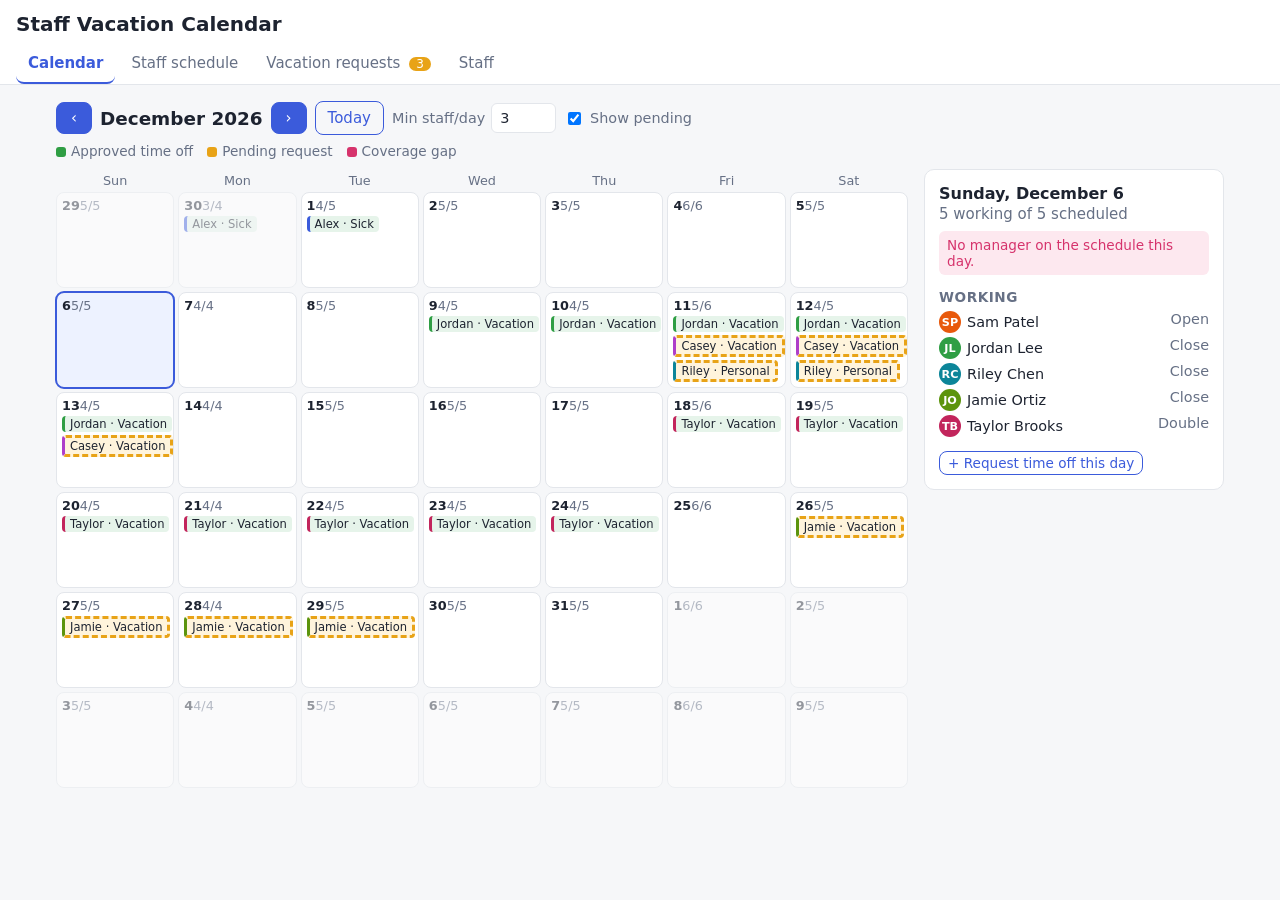
==== index.html @ 8c18509d "Add staff vacation calendar prototype with schedule integration Browser-only prototype: weekly shift" ====
<!doctype html>
<html lang="en">
<head>
  <meta charset="utf-8" />
  <meta name="viewport" content="width=device-width, initial-scale=1" />
  <title>Staff Vacation Calendar</title>
  <link rel="stylesheet" href="styles.css" />
</head>
<body>
  <header class="topbar">
    <h1>Staff Vacation Calendar</h1>
    <nav class="tabs" role="tablist">
      <button class="tab active" data-view="calendar">Calendar</button>
      <button class="tab" data-view="schedule">Staff schedule</button>
      <button class="tab" data-view="requests">Vacation requests <span id="pendingBadge" class="badge" hidden></span></button>
      <button class="tab" data-view="staff">Staff</button>
    </nav>
  </header>

  <main>
    <!-- Calendar -->
    <section id="view-calendar" class="view active">
      <div class="toolbar">
        <button id="prevMonth" aria-label="Previous month">‹</button>
        <h2 id="monthLabel"></h2>
        <button id="nextMonth" aria-label="Next month">›</button>
        <button id="todayBtn" class="ghost">Today</button>
        <label class="inline">Min staff/day
          <input id="minStaff" type="number" min="0" max="20" />
        </label>
        <label class="inline"><input id="showPending" type="checkbox" checked /> Show pending</label>
      </div>
      <div class="legend">
        <span><i class="dot approved"></i>Approved time off</span>
        <span><i class="dot pending"></i>Pending request</span>
        <span><i class="dot warn"></i>Coverage gap</span>
      </div>
      <div class="cal-layout">
        <div>
          <div class="cal-head" id="calHead"></div>
          <div class="cal-grid" id="calGrid"></div>
        </div>
        <aside class="day-panel" id="dayPanel">
          <p class="muted">Select a day to see who's working and who's off.</p>
        </aside>
      </div>
    </section>

    <!-- Weekly schedule -->
    <section id="view-schedule" class="view">
      <p class="muted">Recurring weekly shifts. Click a cell to cycle through shifts. The calendar uses this schedule and removes anyone on approved time off.</p>
      <div class="shift-key" id="shiftKey"></div>
      <div class="table-wrap"><table class="sched" id="schedTable"></table></div>
    </section>

    <!-- Requests -->
    <section id="view-requests" class="view">
      <form id="reqForm" class="card form-grid">
        <h3>New time-off request</h3>
        <label>Staff member <select id="reqStaff" required></select></label>
        <label>Type
          <select id="reqType">
            <option>Vacation</option><option>Personal</option><option>Sick</option>
          </select>
        </label>
        <label>Start <input id="reqStart" type="date" required /></label>
        <label>End <input id="reqEnd" type="date" required /></label>
        <label class="wide">Note <input id="reqNote" type="text" placeholder="Optional" /></label>
        <div id="reqImpact" class="wide impact" hidden></div>
        <div class="wide"><button type="submit">Submit request</button></div>
      </form>
      <div class="filter-row">
        <label class="inline">Filter
          <select id="reqFilter">
            <option value="all">All</option><option value="pending">Pending</option>
            <option value="approved">Approved</option><option value="denied">Denied</option>
          </select>
        </label>
      </div>
      <div id="reqList" class="req-list"></div>
    </section>

    <!-- Staff -->
    <section id="view-staff" class="view">
      <form id="staffForm" class="card form-grid">
        <h3>Add staff member</h3>
        <label>Name <input id="staffName" required /></label>
        <label>Role
          <select id="staffRole">
            <option>Host</option><option>Bartender</option><option>Server</option><option>Kitchen</option><option>Manager</option>
          </select>
        </label>
        <label>Annual vacation days <input id="staffAllow" type="number" min="0" value="10" /></label>
        <div class="wide"><button type="submit">Add</button></div>
      </form>
      <div id="staffList" class="staff-list"></div>
      <div class="card data-tools">
        <h3>Data</h3>
        <p class="muted">Everything is saved in this browser only (localStorage).</p>
        <button id="exportBtn" class="ghost">Export JSON</button>
        <label class="ghost file-btn">Import JSON <input id="importFile" type="file" accept="application/json" hidden /></label>
        <button id="resetBtn" class="danger">Reset to demo data</button>
      </div>
    </section>
  </main>

  <script src="app.js"></script>
</body>
</html>
---- styles.css ----
:root {
  --bg: #f6f7f9;
  --surface: #ffffff;
  --text: #1d2330;
  --muted: #667085;
  --border: #e3e6eb;
  --accent: #3b5bdb;
  --approved: #2f9e44;
  --approved-bg: #e6f4ea;
  --pending: #e8a317;
  --pending-bg: #fff4dc;
  --warn: #d6336c;
  --warn-bg: #fde8ef;
  --today: #edf2ff;
}
@media (prefers-color-scheme: dark) {
  :root {
    --bg: #12151b;
    --surface: #1b1f27;
    --text: #e7e9ee;
    --muted: #98a2b3;
    --border: #2c323d;
    --accent: #748ffc;
    --approved-bg: #16301f;
    --pending-bg: #352a10;
    --warn-bg: #3a1624;
    --today: #1f2740;
  }
}

* { box-sizing: border-box; }
body {
  margin: 0;
  font-family: system-ui, -apple-system, "Segoe UI", Roboto, sans-serif;
  background: var(--bg);
  color: var(--text);
  font-size: 15px;
}
h1 { font-size: 1.25rem; margin: 0; }
h2 { font-size: 1.15rem; margin: 0; min-width: 11ch; text-align: center; }
h3 { margin: 0 0 .5rem; font-size: 1rem; }
.muted { color: var(--muted); }

.topbar {
  background: var(--surface);
  border-bottom: 1px solid var(--border);
  padding: 12px 16px 0;
  position: sticky; top: 0; z-index: 5;
}
.tabs { display: flex; gap: 4px; overflow-x: auto; margin-top: 8px; }
.tab {
  background: none; border: none; color: var(--muted);
  padding: 10px 12px; border-bottom: 2px solid transparent;
  cursor: pointer; font: inherit; white-space: nowrap;
}
.tab.active { color: var(--accent); border-bottom-color: var(--accent); font-weight: 600; }
.badge {
  background: var(--pending); color: #fff; border-radius: 999px;
  padding: 0 7px; font-size: .75rem; margin-left: 4px;
}

main { padding: 16px; max-width: 1200px; margin: 0 auto; }
.view { display: none; }
.view.active { display: block; }

button, .file-btn {
  font: inherit; cursor: pointer; border-radius: 8px;
  border: 1px solid var(--accent); background: var(--accent); color: #fff;
  padding: 7px 12px;
}
button.ghost, .file-btn { background: transparent; color: var(--accent); }
button.danger { background: transparent; border-color: var(--warn); color: var(--warn); }
button.small { padding: 3px 8px; font-size: .85rem; }
input, select {
  font: inherit; padding: 6px 8px; border-radius: 6px;
  border: 1px solid var(--border); background: var(--surface); color: var(--text);
}

.toolbar { display: flex; align-items: center; gap: 8px; flex-wrap: wrap; margin-bottom: 8px; }
.toolbar #prevMonth, .toolbar #nextMonth { width: 36px; padding: 6px 0; }
label.inline { display: inline-flex; align-items: center; gap: 6px; color: var(--muted); font-size: .9rem; }
label.inline input[type=number] { width: 4.5em; }
.legend { display: flex; gap: 14px; flex-wrap: wrap; font-size: .85rem; color: var(--muted); margin-bottom: 10px; }
.dot { display: inline-block; width: 10px; height: 10px; border-radius: 3px; margin-right: 5px; vertical-align: -1px; }
.dot.approved { background: var(--approved); }
.dot.pending { background: var(--pending); }
.dot.warn { background: var(--warn); }

.cal-layout { display: grid; grid-template-columns: 1fr 300px; gap: 16px; align-items: start; }
.cal-head, .cal-grid { display: grid; grid-template-columns: repeat(7, minmax(0, 1fr)); gap: 4px; }
.cal-head div { font-size: .8rem; color: var(--muted); text-align: center; padding: 4px 0; }
.day {
  background: var(--surface); border: 1px solid var(--border); border-radius: 8px;
  min-height: 96px; padding: 5px; cursor: pointer; display: flex; flex-direction: column; gap: 3px;
  overflow: hidden; text-align: left; color: inherit; font: inherit;
}
.day.other { opacity: .45; }
.day.today { background: var(--today); }
.day.selected { outline: 2px solid var(--accent); outline-offset: -1px; }
.day.gap { border-color: var(--warn); box-shadow: inset 0 0 0 1px var(--warn); }
.day .num { display: flex; justify-content: space-between; font-size: .8rem; font-weight: 600; }
.day .count { font-weight: 400; color: var(--muted); }
.day.gap .count { color: var(--warn); font-weight: 600; }
.chip {
  font-size: .72rem; border-radius: 4px; padding: 1px 5px;
  white-space: nowrap; overflow: hidden; text-overflow: ellipsis;
  border-left: 3px solid;
}
.chip.approved { background: var(--approved-bg); border-color: var(--approved); }
.chip.pending { background: var(--pending-bg); border-color: var(--pending); border-style: dashed; border-left-style: solid; }
.more { font-size: .7rem; color: var(--muted); }

.day-panel {
  background: var(--surface); border: 1px solid var(--border); border-radius: 10px;
  padding: 14px; position: sticky; top: 110px;
}
.day-panel h3 { margin-bottom: 2px; }
.day-panel h4 { margin: 14px 0 6px; font-size: .85rem; text-transform: uppercase; letter-spacing: .04em; color: var(--muted); }
.day-panel ul { list-style: none; padding: 0; margin: 0; display: grid; gap: 4px; }
.day-panel li { display: flex; justify-content: space-between; gap: 8px; font-size: .9rem; }
.alert { background: var(--warn-bg); color: var(--warn); border-radius: 6px; padding: 6px 8px; font-size: .85rem; margin-top: 8px; }
.avatar {
  display: inline-grid; place-items: center; width: 22px; height: 22px; border-radius: 50%;
  color: #fff; font-size: .7rem; font-weight: 600; margin-right: 6px; flex: none;
}
.who { display: flex; align-items: center; }

.shift-key { display: flex; gap: 10px; flex-wrap: wrap; margin-bottom: 10px; font-size: .85rem; }
.shift-key span { padding: 3px 8px; border-radius: 6px; border: 1px solid var(--border); background: var(--surface); }
.table-wrap { overflow-x: auto; background: var(--surface); border: 1px solid var(--border); border-radius: 10px; }
table.sched { border-collapse: collapse; width: 100%; min-width: 640px; }
.sched th, .sched td { padding: 8px; border-bottom: 1px solid var(--border); text-align: center; font-size: .9rem; }
.sched th:first-child, .sched td:first-child { text-align: left; }
.sched tfoot td { font-weight: 600; color: var(--muted); }
.cell {
  width: 100%; padding: 6px 4px; border-radius: 6px; font-size: .8rem;
  background: transparent; border: 1px dashed var(--border); color: var(--muted);
}
.cell.on { border-style: solid; color: var(--text); background: var(--today); border-color: var(--accent); }

.card { background: var(--surface); border: 1px solid var(--border); border-radius: 10px; padding: 14px; margin-bottom: 14px; }
.form-grid { display: grid; grid-template-columns: repeat(auto-fit, minmax(180px, 1fr)); gap: 10px; align-items: end; }
.form-grid h3, .form-grid .wide { grid-column: 1 / -1; }
.form-grid label { display: grid; gap: 4px; font-size: .85rem; color: var(--muted); }
.impact { background: var(--pending-bg); border-radius: 6px; padding: 8px 10px; font-size: .85rem; }
.impact.bad { background: var(--warn-bg); color: var(--warn); }

.filter-row { margin-bottom: 8px; }
.req-list, .staff-list { display: grid; gap: 8px; }
.req {
  background: var(--surface); border: 1px solid var(--border); border-left: 4px solid var(--pending);
  border-radius: 8px; padding: 10px 12px; display: flex; justify-content: space-between; gap: 10px; flex-wrap: wrap;
}
.req.approved { border-left-color: var(--approved); }
.req.denied { border-left-color: var(--muted); opacity: .7; }
.req .meta { font-size: .85rem; color: var(--muted); }
.req .actions { display: flex; gap: 6px; align-items: center; }
.status { font-size: .75rem; text-transform: uppercase; font-weight: 600; letter-spacing: .04em; }
.status.pending { color: var(--pending); }
.status.approved { color: var(--approved); }
.status.denied { color: var(--muted); }
.conflict { color: var(--warn); font-size: .85rem; }

.staff-row {
  background: var(--surface); border: 1px solid var(--border); border-radius: 8px;
  padding: 10px 12px; display: flex; align-items: center; justify-content: space-between; gap: 10px; flex-wrap: wrap;
}
.bar { height: 6px; background: var(--border); border-radius: 3px; width: 140px; overflow: hidden; }
.bar > i { display: block; height: 100%; background: var(--approved); }
.bar.over > i { background: var(--warn); }
.data-tools { margin-top: 16px; display: flex; gap: 8px; flex-wrap: wrap; align-items: center; }
.data-tools h3, .data-tools p { width: 100%; margin: 0; }

@media (max-width: 860px) {
  .cal-layout { grid-template-columns: 1fr; }
  .day-panel { position: static; }
  .day { min-height: 64px; }
  .chip { font-size: .65rem; padding: 0 3px; }
}
@media (max-width: 520px) {
  .chip .full { display: none; }
  .day { min-height: 56px; padding: 3px; }
}
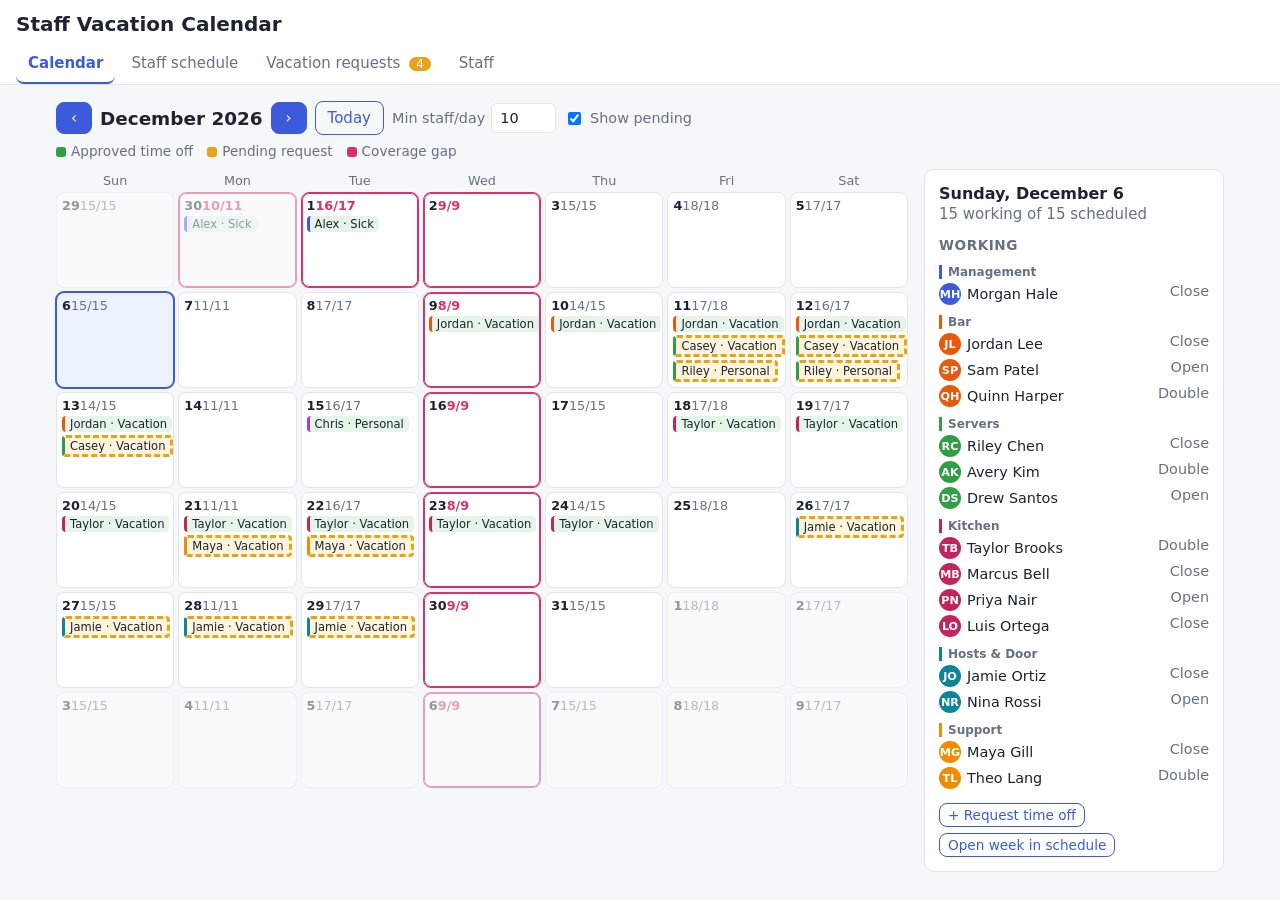
==== commit 7bb0819f: "Make staff schedule an Excel-style grid with 7 staff groups - Staff organised into 7 collapsible, re" ====
--- a/index.html
+++ b/index.html
@@ -48,9 +48,32 @@
 
     <!-- Weekly schedule -->
     <section id="view-schedule" class="view">
-      <p class="muted">Recurring weekly shifts. Click a cell to cycle through shifts. The calendar uses this schedule and removes anyone on approved time off.</p>
-      <div class="shift-key" id="shiftKey"></div>
-      <div class="table-wrap"><table class="sched" id="schedTable"></table></div>
+      <div class="toolbar sheet-toolbar">
+        <div class="seg" role="group" aria-label="Schedule mode">
+          <button data-mode="week">Week</button>
+          <button data-mode="template">Repeating pattern</button>
+        </div>
+        <span id="weekNav" class="week-nav">
+          <button id="prevWeek" aria-label="Previous week">‹</button>
+          <button id="thisWeek" class="ghost">This week</button>
+          <button id="nextWeek" aria-label="Next week">›</button>
+        </span>
+        <strong id="weekLabel"></strong>
+      </div>
+      <div class="toolbar sheet-toolbar">
+        <input id="sheetSearch" type="search" placeholder="Filter staff…" />
+        <button class="ghost" id="toggleAll">Collapse all</button>
+        <button class="ghost" id="resetWeek">Reset week to pattern</button>
+        <button class="ghost" id="exportCsv">Export to Excel (CSV)</button>
+      </div>
+      <div class="formula-bar">
+        <span id="nameBox" class="name-box"></span>
+        <span class="fx-label">fx</span>
+        <span id="fx" class="fx"></span>
+        <span class="shift-btns" id="shiftBtns"></span>
+      </div>
+      <div class="sheet-wrap" id="sheet" tabindex="0"><table class="sheet" id="schedTable"></table></div>
+      <p class="muted hint">Click or drag to select cells · type <b>O</b> Open, <b>C</b> Close, <b>D</b> Double, <b>X</b>/Delete Off · Enter or double-click cycles · Ctrl+C / Ctrl+V copy and paste (works with Excel). In <b>Week</b> view, edits apply to that week only (corner marker) and approved time off is shown. In <b>Repeating pattern</b>, edits apply to every week. Use ✎ on a group row to rename it, and "min" to set how many people that group needs each day.</p>
     </section>
 
     <!-- Requests -->
@@ -85,11 +108,8 @@
       <form id="staffForm" class="card form-grid">
         <h3>Add staff member</h3>
         <label>Name <input id="staffName" required /></label>
-        <label>Role
-          <select id="staffRole">
-            <option>Host</option><option>Bartender</option><option>Server</option><option>Kitchen</option><option>Manager</option>
-          </select>
-        </label>
+        <label>Job title <input id="staffRole" placeholder="e.g. Bartender" /></label>
+        <label>Group <select id="staffGroup"></select></label>
         <label>Annual vacation days <input id="staffAllow" type="number" min="0" value="10" /></label>
         <div class="wide"><button type="submit">Add</button></div>
       </form>
--- a/styles.css
+++ b/styles.css
@@ -12,6 +12,12 @@
   --warn: #d6336c;
   --warn-bg: #fde8ef;
   --today: #edf2ff;
+  --grid: #d9dde3;
+  --head: #f1f3f5;
+  --sel: rgba(59, 91, 219, .16);
+  --open-bg: #fff3bf;
+  --close-bg: #d0ebff;
+  --double-bg: #e5dbff;
 }
 @media (prefers-color-scheme: dark) {
   :root {
@@ -25,6 +31,12 @@
     --pending-bg: #352a10;
     --warn-bg: #3a1624;
     --today: #1f2740;
+    --grid: #313744;
+    --head: #222731;
+    --sel: rgba(116, 143, 252, .22);
+    --open-bg: #3b3415;
+    --close-bg: #14304a;
+    --double-bg: #2b2346;
   }
 }
 
@@ -116,6 +128,8 @@
 }
 .day-panel h3 { margin-bottom: 2px; }
 .day-panel h4 { margin: 14px 0 6px; font-size: .85rem; text-transform: uppercase; letter-spacing: .04em; color: var(--muted); }
+.day-panel li.ghead { font-size: .75rem; font-weight: 600; color: var(--muted); border-left: 3px solid var(--g); padding-left: 6px; margin-top: 6px; }
+.panel-actions { margin-top: 14px; display: flex; gap: 6px; flex-wrap: wrap; }
 .day-panel ul { list-style: none; padding: 0; margin: 0; display: grid; gap: 4px; }
 .day-panel li { display: flex; justify-content: space-between; gap: 8px; font-size: .9rem; }
 .alert { background: var(--warn-bg); color: var(--warn); border-radius: 6px; padding: 6px 8px; font-size: .85rem; margin-top: 8px; }
@@ -124,19 +138,6 @@
   color: #fff; font-size: .7rem; font-weight: 600; margin-right: 6px; flex: none;
 }
 .who { display: flex; align-items: center; }
-
-.shift-key { display: flex; gap: 10px; flex-wrap: wrap; margin-bottom: 10px; font-size: .85rem; }
-.shift-key span { padding: 3px 8px; border-radius: 6px; border: 1px solid var(--border); background: var(--surface); }
-.table-wrap { overflow-x: auto; background: var(--surface); border: 1px solid var(--border); border-radius: 10px; }
-table.sched { border-collapse: collapse; width: 100%; min-width: 640px; }
-.sched th, .sched td { padding: 8px; border-bottom: 1px solid var(--border); text-align: center; font-size: .9rem; }
-.sched th:first-child, .sched td:first-child { text-align: left; }
-.sched tfoot td { font-weight: 600; color: var(--muted); }
-.cell {
-  width: 100%; padding: 6px 4px; border-radius: 6px; font-size: .8rem;
-  background: transparent; border: 1px dashed var(--border); color: var(--muted);
-}
-.cell.on { border-style: solid; color: var(--text); background: var(--today); border-color: var(--accent); }
 
 .card { background: var(--surface); border: 1px solid var(--border); border-radius: 10px; padding: 14px; margin-bottom: 14px; }
 .form-grid { display: grid; grid-template-columns: repeat(auto-fit, minmax(180px, 1fr)); gap: 10px; align-items: end; }
@@ -181,3 +182,102 @@
   .chip .full { display: none; }
   .day { min-height: 56px; padding: 3px; }
 }
+
+/* ---------- spreadsheet ---------- */
+.sheet-toolbar { margin-bottom: 8px; }
+.sheet-toolbar input[type=search] { flex: 1 1 160px; max-width: 260px; }
+.seg { display: inline-flex; border: 1px solid var(--accent); border-radius: 8px; overflow: hidden; }
+.seg button { border: none; border-radius: 0; background: transparent; color: var(--accent); }
+.seg button.on { background: var(--accent); color: #fff; }
+.week-nav { display: inline-flex; gap: 4px; }
+.week-nav[hidden] { display: none; }
+.week-nav #prevWeek, .week-nav #nextWeek { width: 34px; padding: 6px 0; }
+
+.formula-bar {
+  display: flex; align-items: center; gap: 8px; flex-wrap: wrap;
+  background: var(--surface); border: 1px solid var(--grid); border-bottom: none;
+  border-radius: 8px 8px 0 0; padding: 6px 8px; font-size: .85rem;
+}
+.name-box { min-width: 70px; padding: 3px 6px; border: 1px solid var(--grid); border-radius: 4px; font-family: ui-monospace, monospace; }
+.fx-label { font-style: italic; color: var(--muted); font-weight: 600; }
+.fx { flex: 1 1 200px; min-height: 1.2em; }
+.shift-btns { display: inline-flex; gap: 4px; }
+.shift-btns .sb { color: var(--text); border-color: var(--grid); }
+.sb.s-off { background: var(--surface); }
+.sb.s-open, td.c.s-open { background: var(--open-bg); }
+.sb.s-close, td.c.s-close { background: var(--close-bg); }
+.sb.s-double, td.c.s-double { background: var(--double-bg); }
+
+.sheet-wrap {
+  overflow: auto; max-height: calc(100vh - 290px); min-height: 300px;
+  border: 1px solid var(--grid); border-radius: 0 0 8px 8px; background: var(--surface); outline: none;
+}
+.sheet-wrap:focus-visible { box-shadow: 0 0 0 2px var(--accent); }
+table.sheet { border-collapse: separate; border-spacing: 0; font-size: .82rem; min-width: max-content; user-select: none; -webkit-user-select: none; }
+.sheet th, .sheet td {
+  border-right: 1px solid var(--grid); border-bottom: 1px solid var(--grid);
+  padding: 0 6px; height: 30px; white-space: nowrap; text-align: center; font-weight: 400;
+}
+.sheet thead th { position: sticky; background: var(--head); z-index: 2; color: var(--muted); }
+.sheet thead tr.letters th { top: 0; height: 20px; font-size: .7rem; }
+.sheet thead tr.cols th { top: 21px; height: 36px; color: var(--text); font-weight: 600; line-height: 1.1; }
+.sheet thead small { display: block; font-weight: 400; color: var(--muted); font-size: .7rem; }
+.sheet thead th.is-today { color: var(--accent); box-shadow: inset 0 -2px var(--accent); }
+.sheet .rn {
+  position: sticky; left: 0; width: 38px; min-width: 38px; z-index: 1;
+  background: var(--head); color: var(--muted); font-size: .7rem;
+}
+.sheet .name {
+  position: sticky; left: 38px; z-index: 1; width: 190px; min-width: 190px; max-width: 190px;
+  background: var(--surface); text-align: left; overflow: hidden; text-overflow: ellipsis;
+  box-shadow: 2px 0 0 var(--grid);
+}
+.sheet thead .rn, .sheet thead .name { z-index: 3; background: var(--head); }
+.sheet .nm { display: flex; flex-direction: column; line-height: 1.1; overflow: hidden; }
+.sheet .nm small { color: var(--muted); font-size: .7rem; overflow: hidden; text-overflow: ellipsis; }
+.sheet .avatar { width: 20px; height: 20px; font-size: .62rem; }
+
+td.c { width: 92px; min-width: 92px; cursor: cell; position: relative; }
+td.c.s-off { color: var(--muted); }
+td.c.is-today { box-shadow: inset 2px 0 var(--accent), inset -2px 0 var(--accent); }
+td.c.sel::after { content: ""; position: absolute; inset: 0; background: var(--sel); pointer-events: none; }
+td.c.active { outline: 2px solid var(--accent); outline-offset: -2px; z-index: 0; }
+td.c.ovr::before {
+  content: ""; position: absolute; top: 0; right: 0;
+  border-style: solid; border-width: 0 7px 7px 0; border-color: transparent var(--accent) transparent transparent;
+}
+td.c.vac {
+  background: repeating-linear-gradient(-45deg, var(--approved-bg) 0 6px, transparent 6px 12px), var(--approved-bg);
+  color: var(--approved); font-weight: 600; font-size: .75rem;
+}
+td.c.pend { box-shadow: inset 0 0 0 2px var(--pending); }
+.sheet td.num { color: var(--muted); width: 56px; min-width: 56px; }
+
+.sheet tr.grp th, .sheet tr.grp td {
+  background: color-mix(in srgb, var(--g) 14%, var(--surface)); font-weight: 600; height: 28px;
+}
+.sheet tr.grp .rn { background: color-mix(in srgb, var(--g) 14%, var(--head)); }
+.sheet tr.grp .name { border-left: 4px solid var(--g); }
+.sheet tr.grp .name small { color: var(--muted); font-weight: 400; }
+.sheet tr.grp td { color: var(--muted); }
+.sheet td.short { color: var(--warn) !important; background: var(--warn-bg) !important; font-weight: 700; }
+.twisty, .icon, .link { background: none; border: none; color: inherit; padding: 0 4px; font-size: .8rem; }
+.icon { opacity: .55; }
+.icon:hover { opacity: 1; }
+.link { color: var(--accent); font-size: .75rem; text-decoration: underline; }
+.sheet tfoot th, .sheet tfoot td { position: sticky; bottom: 0; background: var(--head); font-weight: 600; z-index: 2; }
+.sheet tfoot .rn, .sheet tfoot .name { z-index: 3; background: var(--head); }
+.hint { font-size: .8rem; line-height: 1.5; }
+
+.staff-group { margin: 14px 0 4px; padding-left: 8px; border-left: 4px solid var(--g); font-size: .9rem; }
+.staff-row .actions { display: flex; gap: 6px; align-items: center; }
+
+@media (max-width: 600px) {
+  .sheet .name { width: 130px; min-width: 130px; max-width: 130px; }
+  .sheet .nm small, .sheet .name .avatar, .sheet tr.grp .name small { display: none; }
+  .sheet tr.grp .name { font-size: .75rem; }
+  td.c { width: 72px; min-width: 72px; font-size: .75rem; }
+  .sheet-wrap { max-height: 70vh; }
+}
+.sheet .gname { display: inline-block; max-width: 105px; overflow: hidden; text-overflow: ellipsis; vertical-align: bottom; }
+@media (max-width: 600px) { .sheet .gname { max-width: 62px; } }
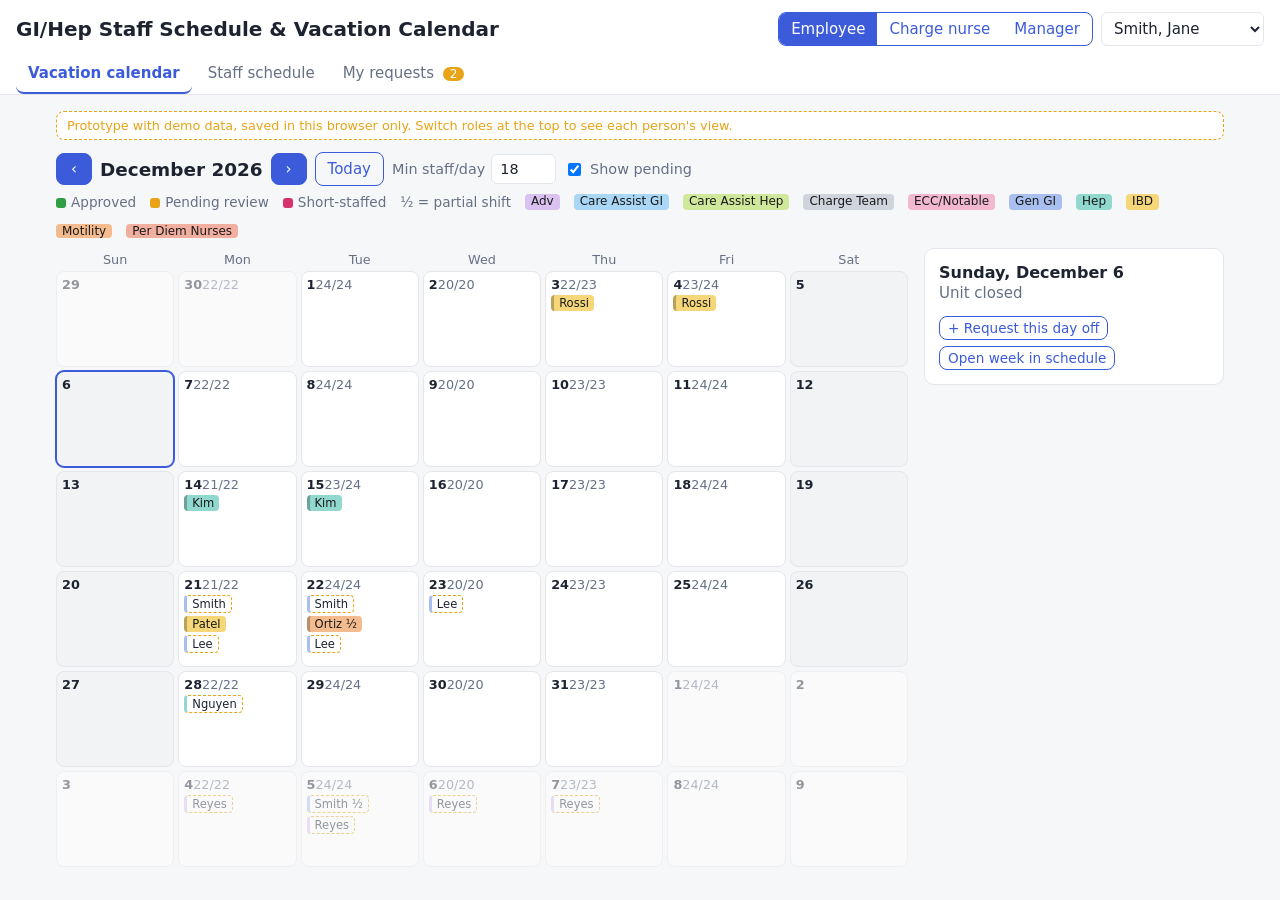
==== commit cc470adc: "Merge GI/Hep vacation request workflow into schedule prototype Pulls in the GI/Hep Vacation Requests" ====
--- a/index.html
+++ b/index.html
@@ -3,21 +3,33 @@
 <head>
   <meta charset="utf-8" />
   <meta name="viewport" content="width=device-width, initial-scale=1" />
-  <title>Staff Vacation Calendar</title>
+  <title>GI/Hep Staff Schedule</title>
   <link rel="stylesheet" href="styles.css" />
 </head>
 <body>
   <header class="topbar">
-    <h1>Staff Vacation Calendar</h1>
+    <div class="title-row">
+      <h1>GI/Hep Staff Schedule &amp; Vacation Calendar</h1>
+      <div class="role">
+        <div class="seg" id="roleSeg" role="group" aria-label="View as role">
+          <button data-role="employee">Employee</button>
+          <button data-role="charge">Charge nurse</button>
+          <button data-role="manager">Manager</button>
+        </div>
+        <select id="meSelect" aria-label="Viewing as employee"></select>
+      </div>
+    </div>
     <nav class="tabs" role="tablist">
-      <button class="tab active" data-view="calendar">Calendar</button>
+      <button class="tab active" data-view="calendar">Vacation calendar</button>
       <button class="tab" data-view="schedule">Staff schedule</button>
-      <button class="tab" data-view="requests">Vacation requests <span id="pendingBadge" class="badge" hidden></span></button>
-      <button class="tab" data-view="staff">Staff</button>
+      <button class="tab" data-view="requests"><span id="reqTabLabel">Requests</span> <span id="pendingBadge" class="badge" hidden></span></button>
+      <button class="tab" data-view="staff" id="staffTab">Staff</button>
     </nav>
   </header>
 
   <main>
+    <div class="banner">Prototype with demo data, saved in this browser only. Switch roles at the top to see each person's view.</div>
+
     <!-- Calendar -->
     <section id="view-calendar" class="view active">
       <div class="toolbar">
@@ -26,27 +38,21 @@
         <button id="nextMonth" aria-label="Next month">›</button>
         <button id="todayBtn" class="ghost">Today</button>
         <label class="inline">Min staff/day
-          <input id="minStaff" type="number" min="0" max="20" />
+          <input id="minStaff" type="number" min="0" max="200" />
         </label>
         <label class="inline"><input id="showPending" type="checkbox" checked /> Show pending</label>
       </div>
-      <div class="legend">
-        <span><i class="dot approved"></i>Approved time off</span>
-        <span><i class="dot pending"></i>Pending request</span>
-        <span><i class="dot warn"></i>Coverage gap</span>
-      </div>
+      <div class="legend" id="legend"></div>
       <div class="cal-layout">
         <div>
           <div class="cal-head" id="calHead"></div>
           <div class="cal-grid" id="calGrid"></div>
         </div>
-        <aside class="day-panel" id="dayPanel">
-          <p class="muted">Select a day to see who's working and who's off.</p>
-        </aside>
+        <aside class="day-panel" id="dayPanel"></aside>
       </div>
     </section>
 
-    <!-- Weekly schedule -->
+    <!-- Spreadsheet schedule -->
     <section id="view-schedule" class="view">
       <div class="toolbar sheet-toolbar">
         <div class="seg" role="group" aria-label="Schedule mode">
@@ -73,44 +79,58 @@
         <span class="shift-btns" id="shiftBtns"></span>
       </div>
       <div class="sheet-wrap" id="sheet" tabindex="0"><table class="sheet" id="schedTable"></table></div>
-      <p class="muted hint">Click or drag to select cells · type <b>O</b> Open, <b>C</b> Close, <b>D</b> Double, <b>X</b>/Delete Off · Enter or double-click cycles · Ctrl+C / Ctrl+V copy and paste (works with Excel). In <b>Week</b> view, edits apply to that week only (corner marker) and approved time off is shown. In <b>Repeating pattern</b>, edits apply to every week. Use ✎ on a group row to rename it, and "min" to set how many people that group needs each day.</p>
+      <p class="muted hint" id="sheetHint"></p>
     </section>
 
     <!-- Requests -->
     <section id="view-requests" class="view">
-      <form id="reqForm" class="card form-grid">
-        <h3>New time-off request</h3>
-        <label>Staff member <select id="reqStaff" required></select></label>
-        <label>Type
-          <select id="reqType">
-            <option>Vacation</option><option>Personal</option><option>Sick</option>
+      <div id="notice" class="okmsg" hidden></div>
+
+      <div id="empView">
+        <form id="reqForm" class="card form-grid" novalidate>
+          <h3>New time-off request <small class="muted" id="reqFor"></small></h3>
+          <label>Leave type <select id="reqType"></select></label>
+          <label>Start <input id="reqStart" type="date" /></label>
+          <label>End <input id="reqEnd" type="date" /></label>
+          <label>Shift
+            <select id="reqShift"><option>Full Shift</option><option>Partial Shift</option></select>
+          </label>
+          <label id="partialWrap" hidden>Partial times (24-hour)
+            <span class="times"><input id="reqT1" maxlength="4" inputmode="numeric" placeholder="0835" /> to
+            <input id="reqT2" maxlength="4" inputmode="numeric" placeholder="1200" /></span>
+          </label>
+          <label class="wide">Note <input id="reqNote" type="text" placeholder="Optional" /></label>
+          <div id="reqErrors" class="wide err" hidden></div>
+          <div id="reqImpact" class="wide impact" hidden></div>
+          <div class="wide"><button type="submit">Submit request</button></div>
+        </form>
+        <h3>My requests</h3>
+        <div id="myReqs"></div>
+      </div>
+
+      <div id="reviewView">
+        <h2 class="left" id="queueTitle"></h2>
+        <div id="queue"></div>
+        <div class="filter-row">
+          <h3 class="inline-h">All requests</h3>
+          <select id="reqFilter" aria-label="Filter requests">
+            <option value="all">All</option><option value="Pending">Pending</option>
+            <option value="Approved">Approved</option><option value="Partially">Partially approved</option>
+            <option value="Denied">Denied</option>
           </select>
-        </label>
-        <label>Start <input id="reqStart" type="date" required /></label>
-        <label>End <input id="reqEnd" type="date" required /></label>
-        <label class="wide">Note <input id="reqNote" type="text" placeholder="Optional" /></label>
-        <div id="reqImpact" class="wide impact" hidden></div>
-        <div class="wide"><button type="submit">Submit request</button></div>
-      </form>
-      <div class="filter-row">
-        <label class="inline">Filter
-          <select id="reqFilter">
-            <option value="all">All</option><option value="pending">Pending</option>
-            <option value="approved">Approved</option><option value="denied">Denied</option>
-          </select>
-        </label>
+        </div>
+        <div id="reqList" class="req-list"></div>
       </div>
-      <div id="reqList" class="req-list"></div>
     </section>
 
-    <!-- Staff -->
+    <!-- Staff (manager) -->
     <section id="view-staff" class="view">
       <form id="staffForm" class="card form-grid">
         <h3>Add staff member</h3>
-        <label>Name <input id="staffName" required /></label>
-        <label>Job title <input id="staffRole" placeholder="e.g. Bartender" /></label>
-        <label>Group <select id="staffGroup"></select></label>
-        <label>Annual vacation days <input id="staffAllow" type="number" min="0" value="10" /></label>
+        <label>Name (Last, First) <input id="staffName" required placeholder="Doe, Sam" /></label>
+        <label>Job title <input id="staffRole" placeholder="RN" /></label>
+        <label>Department <select id="staffGroup"></select></label>
+        <label>Annual PTO/vacation days <input id="staffAllow" type="number" min="0" value="15" /></label>
         <div class="wide"><button type="submit">Add</button></div>
       </form>
       <div id="staffList" class="staff-list"></div>
--- a/styles.css
+++ b/styles.css
@@ -15,9 +15,10 @@
   --grid: #d9dde3;
   --head: #f1f3f5;
   --sel: rgba(59, 91, 219, .16);
-  --open-bg: #fff3bf;
-  --close-bg: #d0ebff;
-  --double-bg: #e5dbff;
+  --day-bg: #fff3bf;
+  --mid-bg: #d3f9d8;
+  --late-bg: #d0ebff;
+  --ten-bg: #e5dbff;
 }
 @media (prefers-color-scheme: dark) {
   :root {
@@ -34,9 +35,10 @@
     --grid: #313744;
     --head: #222731;
     --sel: rgba(116, 143, 252, .22);
-    --open-bg: #3b3415;
-    --close-bg: #14304a;
-    --double-bg: #2b2346;
+    --day-bg: #3b3415;
+    --mid-bg: #17351f;
+    --late-bg: #14304a;
+    --ten-bg: #2b2346;
   }
 }
 
@@ -118,8 +120,8 @@
   white-space: nowrap; overflow: hidden; text-overflow: ellipsis;
   border-left: 3px solid;
 }
-.chip.approved { background: var(--approved-bg); border-color: var(--approved); }
-.chip.pending { background: var(--pending-bg); border-color: var(--pending); border-style: dashed; border-left-style: solid; }
+.chip.approved { color: #1a1a1a; border-color: rgba(0,0,0,.25); }
+.chip.pending { background: var(--surface); border: 1px dashed var(--pending); border-left: 3px solid; }
 .more { font-size: .7rem; color: var(--muted); }
 
 .day-panel {
@@ -135,7 +137,7 @@
 .alert { background: var(--warn-bg); color: var(--warn); border-radius: 6px; padding: 6px 8px; font-size: .85rem; margin-top: 8px; }
 .avatar {
   display: inline-grid; place-items: center; width: 22px; height: 22px; border-radius: 50%;
-  color: #fff; font-size: .7rem; font-weight: 600; margin-right: 6px; flex: none;
+  color: #1a1a1a; font-size: .7rem; font-weight: 600; margin-right: 6px; flex: none;
 }
 .who { display: flex; align-items: center; }
 
@@ -204,9 +206,10 @@
 .shift-btns { display: inline-flex; gap: 4px; }
 .shift-btns .sb { color: var(--text); border-color: var(--grid); }
 .sb.s-off { background: var(--surface); }
-.sb.s-open, td.c.s-open { background: var(--open-bg); }
-.sb.s-close, td.c.s-close { background: var(--close-bg); }
-.sb.s-double, td.c.s-double { background: var(--double-bg); }
+.sb.s-day, td.c.s-day { background: var(--day-bg); }
+.sb.s-mid, td.c.s-mid { background: var(--mid-bg); }
+.sb.s-late, td.c.s-late { background: var(--late-bg); }
+.sb.s-ten, td.c.s-ten { background: var(--ten-bg); }
 
 .sheet-wrap {
   overflow: auto; max-height: calc(100vh - 290px); min-height: 300px;
@@ -254,10 +257,10 @@
 .sheet td.num { color: var(--muted); width: 56px; min-width: 56px; }
 
 .sheet tr.grp th, .sheet tr.grp td {
-  background: color-mix(in srgb, var(--g) 14%, var(--surface)); font-weight: 600; height: 28px;
-}
-.sheet tr.grp .rn { background: color-mix(in srgb, var(--g) 14%, var(--head)); }
-.sheet tr.grp .name { border-left: 4px solid var(--g); }
+  background: color-mix(in srgb, var(--g) 45%, var(--surface)); font-weight: 600; height: 28px;
+}
+.sheet tr.grp .rn { background: color-mix(in srgb, var(--g) 45%, var(--head)); }
+.sheet tr.grp .name { border-left: 6px solid var(--g); }
 .sheet tr.grp .name small { color: var(--muted); font-weight: 400; }
 .sheet tr.grp td { color: var(--muted); }
 .sheet td.short { color: var(--warn) !important; background: var(--warn-bg) !important; font-weight: 700; }
@@ -281,3 +284,48 @@
 }
 .sheet .gname { display: inline-block; max-width: 105px; overflow: hidden; text-overflow: ellipsis; vertical-align: bottom; }
 @media (max-width: 600px) { .sheet .gname { max-width: 62px; } }
+
+/* ---------- GI/Hep additions ---------- */
+.title-row { display: flex; justify-content: space-between; align-items: center; gap: 10px; flex-wrap: wrap; }
+.role { display: flex; gap: 8px; align-items: center; flex-wrap: wrap; }
+.role select[hidden] { display: none; }
+.banner {
+  border: 1px dashed var(--pending); color: var(--pending); background: var(--surface);
+  border-radius: 8px; padding: 6px 10px; font-size: .8rem; margin-bottom: 12px;
+}
+.legend .dept { color: #1a1a1a; border-radius: 4px; padding: 0 6px; font-size: .75rem; }
+.day.closed:not(.other) { background: var(--head); }
+.sheet thead th.closed { color: var(--muted); font-weight: 400; }
+td.c.closed.s-off { background: repeating-linear-gradient(90deg, transparent 0 3px, var(--head) 3px 6px); }
+td.c.part { font-style: italic; box-shadow: inset 4px 0 var(--approved); }
+.okc { color: var(--approved); font-size: .85rem; }
+.conflict { color: var(--warn); font-size: .85rem; }
+.err { background: var(--warn-bg); color: var(--warn); border: 1px solid var(--warn); border-radius: 8px; padding: 8px 12px; margin: 8px 0; font-size: .9rem; }
+.err[hidden], .okmsg[hidden] { display: none; }
+.okmsg { background: var(--approved-bg); color: var(--approved); border: 1px solid var(--approved); border-radius: 8px; padding: 8px 12px; margin-bottom: 12px; }
+.schip { display: inline-block; padding: 1px 8px; border-radius: 99px; font-size: .75rem; border: 1px solid var(--border); white-space: nowrap; }
+.st-Approved { color: var(--approved); border-color: var(--approved); }
+.st-Denied { color: var(--warn); border-color: var(--warn); }
+.st-Partially { color: var(--pending); border-color: var(--pending); }
+.st-Pending { color: var(--accent); border-color: var(--accent); }
+.req.st-Approved { border-left-color: var(--approved); }
+.req.st-Denied { border-left-color: var(--warn); opacity: .8; }
+.req.st-Partially { border-left-color: var(--pending); }
+.req.st-Pending { border-left-color: var(--accent); }
+.req-head { display: flex; align-items: center; gap: 6px; flex-wrap: wrap; margin-bottom: 4px; }
+.req-head .danger { margin-left: auto; }
+.scroll { overflow-x: auto; }
+table.rtable { border-collapse: collapse; width: 100%; min-width: 560px; margin: 8px 0; font-size: .88rem; }
+.rtable th, .rtable td { border-bottom: 1px solid var(--border); padding: 7px 6px; text-align: left; vertical-align: top; }
+.rtable th { color: var(--muted); font-weight: 600; font-size: .8rem; }
+.rtable input:not([type]) { width: 100%; min-width: 130px; }
+.rtable tr.badrow td:first-child { box-shadow: inset 3px 0 var(--warn); }
+.rad label { display: block; margin: 2px 0; white-space: nowrap; }
+.review .who { display: inline-flex; }
+.filter-row { display: flex; align-items: center; gap: 10px; margin: 18px 0 8px; }
+.inline-h { margin: 0; }
+h2.left { text-align: left; margin: 0 0 8px; }
+.times { display: flex; align-items: center; gap: 6px; }
+.times input { width: 5.5em; }
+label[hidden] { display: none !important; }
+#empView[hidden], #reviewView[hidden], .tab[hidden] { display: none; }
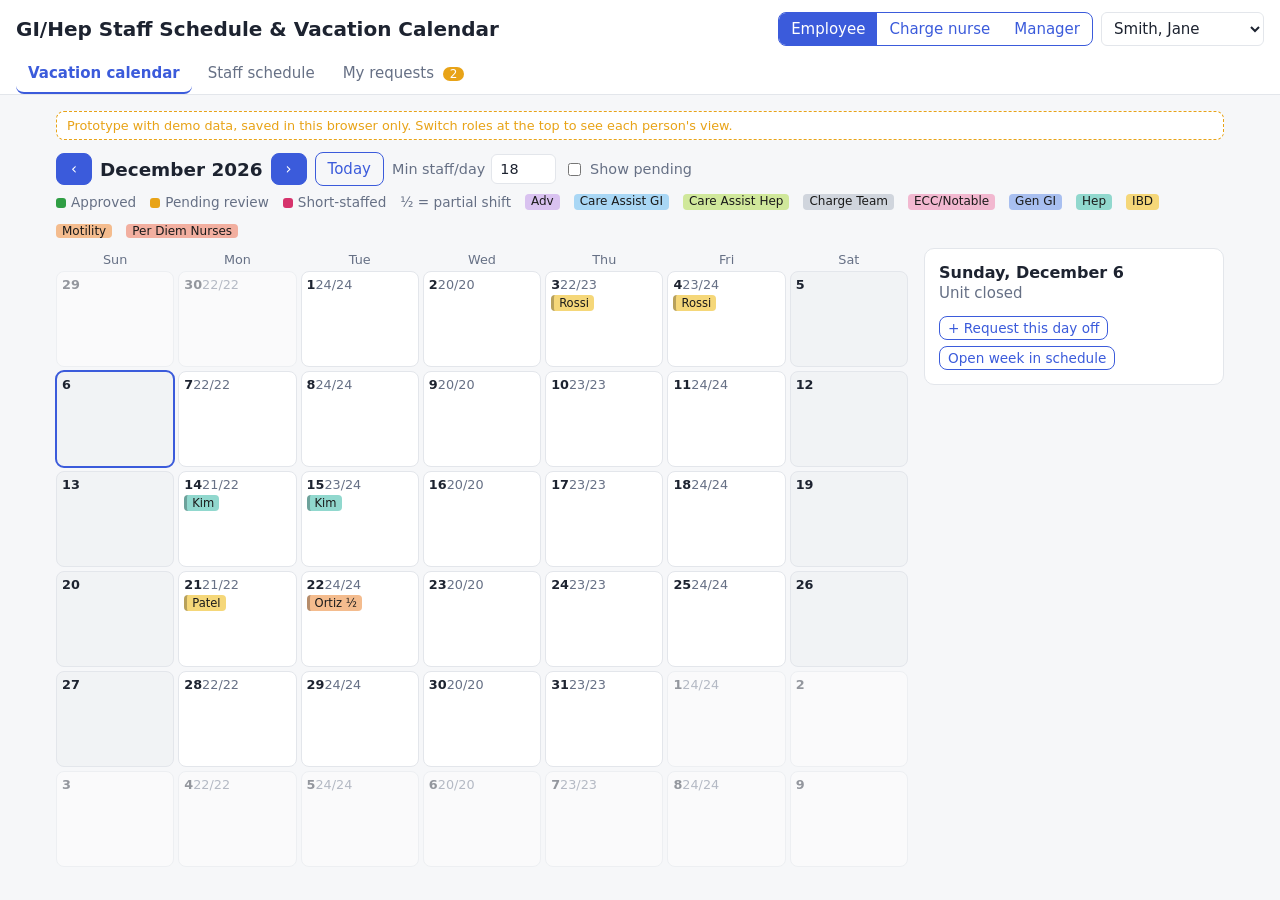
==== commit 11c3b2eb: "Show only manager-approved time off on the calendar by default Approved days populate the calendar a" ====
--- a/index.html
+++ b/index.html
@@ -40,7 +40,7 @@
         <label class="inline">Min staff/day
           <input id="minStaff" type="number" min="0" max="200" />
         </label>
-        <label class="inline"><input id="showPending" type="checkbox" checked /> Show pending</label>
+        <label class="inline"><input id="showPending" type="checkbox" /> Show pending</label>
       </div>
       <div class="legend" id="legend"></div>
       <div class="cal-layout">
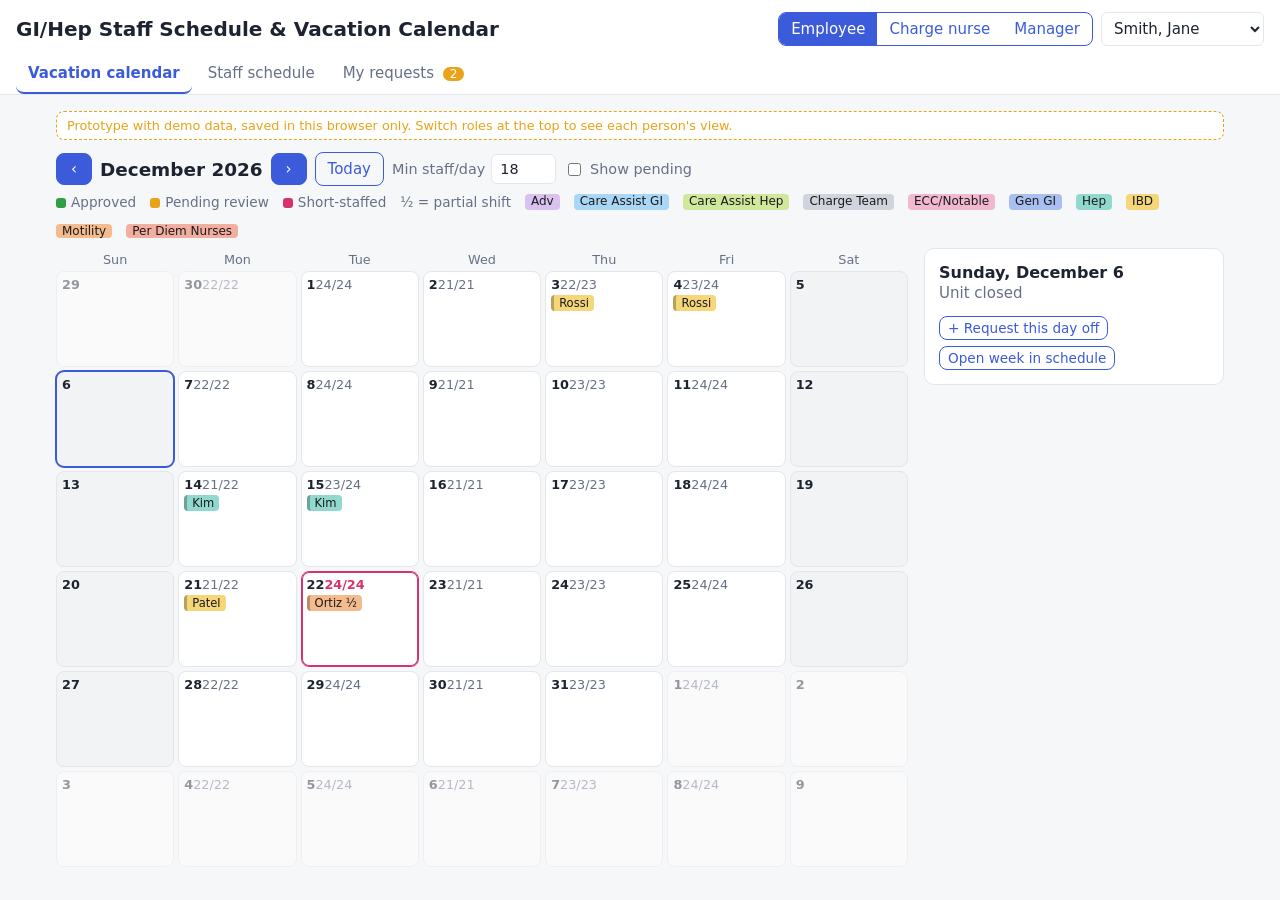
==== commit 0eb7a782: "Add full partial-shift support - Request form: per-day Full/Partial with own times, validated agains" ====
--- a/index.html
+++ b/index.html
@@ -92,13 +92,14 @@
           <label>Leave type <select id="reqType"></select></label>
           <label>Start <input id="reqStart" type="date" /></label>
           <label>End <input id="reqEnd" type="date" /></label>
-          <label>Shift
+          <label>Shift (all days)
             <select id="reqShift"><option>Full Shift</option><option>Partial Shift</option></select>
           </label>
-          <label id="partialWrap" hidden>Partial times (24-hour)
+          <label id="partialWrap" hidden>Time off, all days (24-hour)
             <span class="times"><input id="reqT1" maxlength="4" inputmode="numeric" placeholder="0835" /> to
             <input id="reqT2" maxlength="4" inputmode="numeric" placeholder="1200" /></span>
           </label>
+          <div id="dayRows" class="wide" hidden></div>
           <label class="wide">Note <input id="reqNote" type="text" placeholder="Optional" /></label>
           <div id="reqErrors" class="wide err" hidden></div>
           <div id="reqImpact" class="wide impact" hidden></div>
--- a/styles.css
+++ b/styles.css
@@ -19,6 +19,7 @@
   --mid-bg: #d3f9d8;
   --late-bg: #d0ebff;
   --ten-bg: #e5dbff;
+  --custom-bg: #ffe8cc;
 }
 @media (prefers-color-scheme: dark) {
   :root {
@@ -39,6 +40,7 @@
     --mid-bg: #17351f;
     --late-bg: #14304a;
     --ten-bg: #2b2346;
+    --custom-bg: #3d2a14;
   }
 }
 
@@ -210,6 +212,8 @@
 .sb.s-mid, td.c.s-mid { background: var(--mid-bg); }
 .sb.s-late, td.c.s-late { background: var(--late-bg); }
 .sb.s-ten, td.c.s-ten { background: var(--ten-bg); }
+.sb.s-custom, td.c.s-custom { background: var(--custom-bg); }
+td.c.s-custom { font-size: .75rem; }
 
 .sheet-wrap {
   overflow: auto; max-height: calc(100vh - 290px); min-height: 300px;
@@ -329,3 +333,9 @@
 .times input { width: 5.5em; }
 label[hidden] { display: none !important; }
 #empView[hidden], #reviewView[hidden], .tab[hidden] { display: none; }
+
+/* partial shifts */
+.rtable input.t4, input.t4 { width: 5.2em; min-width: 0; font-variant-numeric: tabular-nums; }
+input.t4:disabled { opacity: .4; }
+.rtable.draft td { vertical-align: middle; }
+.rtable .imp { min-width: 200px; font-size: .85rem; }
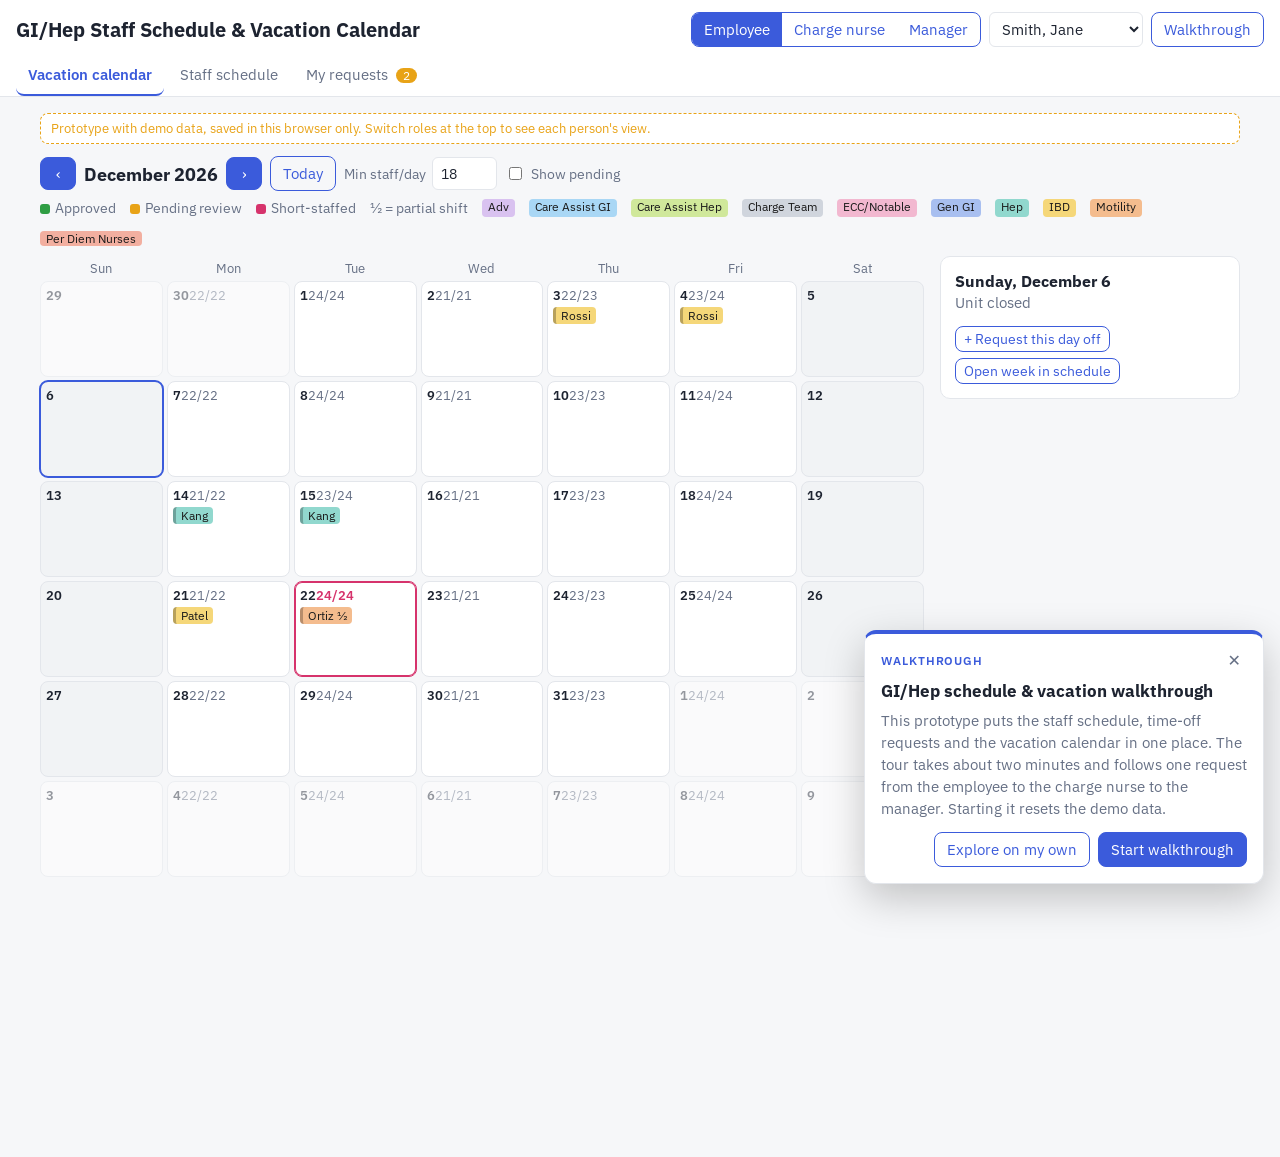
==== commit 741d3d1a: "Add guided walkthrough and shareable single-page build - Walkthrough follows one request from employ" ====
--- a/index.html
+++ b/index.html
@@ -4,6 +4,9 @@
   <meta charset="utf-8" />
   <meta name="viewport" content="width=device-width, initial-scale=1" />
   <title>GI/Hep Staff Schedule</title>
+  <link rel="preconnect" href="https://fonts.googleapis.com" />
+  <link rel="preconnect" href="https://fonts.gstatic.com" crossorigin />
+  <link rel="stylesheet" href="https://fonts.googleapis.com/css2?family=IBM+Plex+Mono:wght@400;500&family=IBM+Plex+Sans:wght@400;500;600;700&display=swap" />
   <link rel="stylesheet" href="styles.css" />
 </head>
 <body>
@@ -17,6 +20,7 @@
           <button data-role="manager">Manager</button>
         </div>
         <select id="meSelect" aria-label="Viewing as employee"></select>
+        <button id="tourBtn" class="ghost">Walkthrough</button>
       </div>
     </div>
     <nav class="tabs" role="tablist">
@@ -70,7 +74,7 @@
         <input id="sheetSearch" type="search" placeholder="Filter staff…" />
         <button class="ghost" id="toggleAll">Collapse all</button>
         <button class="ghost" id="resetWeek">Reset week to pattern</button>
-        <button class="ghost" id="exportCsv">Export to Excel (CSV)</button>
+        <button class="ghost" id="exportCsv">Copy for Excel</button>
       </div>
       <div class="formula-bar">
         <span id="nameBox" class="name-box"></span>
@@ -137,14 +141,19 @@
       <div id="staffList" class="staff-list"></div>
       <div class="card data-tools">
         <h3>Data</h3>
-        <p class="muted">Everything is saved in this browser only (localStorage).</p>
-        <button id="exportBtn" class="ghost">Export JSON</button>
+        <p class="muted">Everything is saved in this browser only. Copy data to keep a backup, and import it later.</p>
+        <button id="exportBtn" class="ghost">Copy data</button>
         <label class="ghost file-btn">Import JSON <input id="importFile" type="file" accept="application/json" hidden /></label>
         <button id="resetBtn" class="danger">Reset to demo data</button>
       </div>
     </section>
   </main>
 
+  <div id="modal" class="modal" hidden></div>
+  <div id="toast" class="toast" role="status" hidden></div>
+  <div id="tour" class="tour" role="dialog" aria-labelledby="tourTitle" hidden></div>
+
   <script src="app.js"></script>
+  <script src="tour.js"></script>
 </body>
 </html>
--- a/styles.css
+++ b/styles.css
@@ -22,7 +22,7 @@
   --custom-bg: #ffe8cc;
 }
 @media (prefers-color-scheme: dark) {
-  :root {
+  :root:not([data-theme="light"]) {
     --bg: #12151b;
     --surface: #1b1f27;
     --text: #e7e9ee;
@@ -41,13 +41,36 @@
     --late-bg: #14304a;
     --ten-bg: #2b2346;
     --custom-bg: #3d2a14;
+    color-scheme: dark;
   }
 }
+:root[data-theme="dark"] {
+  --bg: #12151b;
+  --surface: #1b1f27;
+  --text: #e7e9ee;
+  --muted: #98a2b3;
+  --border: #2c323d;
+  --accent: #748ffc;
+  --approved-bg: #16301f;
+  --pending-bg: #352a10;
+  --warn-bg: #3a1624;
+  --today: #1f2740;
+  --grid: #313744;
+  --head: #222731;
+  --sel: rgba(116, 143, 252, .22);
+  --day-bg: #3b3415;
+  --mid-bg: #17351f;
+  --late-bg: #14304a;
+  --ten-bg: #2b2346;
+  --custom-bg: #3d2a14;
+  color-scheme: dark;
+}
 
 * { box-sizing: border-box; }
+[hidden] { display: none !important; }
 body {
   margin: 0;
-  font-family: system-ui, -apple-system, "Segoe UI", Roboto, sans-serif;
+  font-family: "IBM Plex Sans", system-ui, -apple-system, "Segoe UI", Roboto, sans-serif;
   background: var(--bg);
   color: var(--text);
   font-size: 15px;
@@ -60,9 +83,12 @@
 .topbar {
   background: var(--surface);
   border-bottom: 1px solid var(--border);
-  padding: 12px 16px 0;
-  position: sticky; top: 0; z-index: 5;
-}
+  padding-block: 12px 0;
+  padding-left: max(16px, env(safe-area-inset-left, 0px));
+  padding-right: max(16px, env(safe-area-inset-right, 0px));
+  position: sticky; top: env(safe-area-inset-top, 0px); z-index: 5;
+}
+body::before { content: ""; position: fixed; inset: 0 0 auto; height: env(safe-area-inset-top, 0px); z-index: 10; background: var(--surface); }
 .tabs { display: flex; gap: 4px; overflow-x: auto; margin-top: 8px; }
 .tab {
   background: none; border: none; color: var(--muted);
@@ -75,7 +101,12 @@
   padding: 0 7px; font-size: .75rem; margin-left: 4px;
 }
 
-main { padding: 16px; max-width: 1200px; margin: 0 auto; }
+main {
+  padding-block: 16px;
+  padding-left: max(16px, env(safe-area-inset-left, 0px));
+  padding-right: max(16px, env(safe-area-inset-right, 0px));
+  max-width: 1232px; margin: 0 auto;
+}
 .view { display: none; }
 .view.active { display: block; }
 
@@ -339,3 +370,60 @@
 input.t4:disabled { opacity: .4; }
 .rtable.draft td { vertical-align: middle; }
 .rtable .imp { min-width: 200px; font-size: .85rem; }
+
+/* times and cell references read better in a monospace face */
+.name-box, input.t4, .times input, #reqT1, #reqT2 { font-family: "IBM Plex Mono", ui-monospace, monospace; }
+
+/* in-page dialog + toast */
+.modal {
+  position: fixed; inset: 0; z-index: 50; display: grid; place-items: center;
+  background: rgba(10, 14, 22, .45);
+  padding-left: max(16px, env(safe-area-inset-left, 0px)); padding-right: max(16px, env(safe-area-inset-right, 0px));
+}
+.modal-card {
+  background: var(--surface); color: var(--text); border: 1px solid var(--border); border-radius: 12px;
+  padding: 18px; width: min(420px, 100%); display: grid; gap: 10px; box-shadow: 0 12px 40px rgba(0,0,0,.25);
+}
+.modal-card h3 { margin: 0; }
+.modal-card p { margin: 0; color: var(--muted); }
+.modal-card textarea { width: 100%; height: 160px; font: .8rem "IBM Plex Mono", ui-monospace, monospace; background: var(--bg); color: var(--text); border: 1px solid var(--border); border-radius: 6px; }
+.modal-actions { display: flex; justify-content: flex-end; gap: 8px; }
+button.danger-solid { background: var(--warn); border-color: var(--warn); color: #fff; }
+.toast {
+  position: fixed; z-index: 60; left: 50%; transform: translateX(-50%);
+  bottom: calc(20px + env(safe-area-inset-bottom, 0px));
+  background: var(--text); color: var(--surface); padding: 10px 16px; border-radius: 8px; font-size: .9rem;
+  max-width: calc(100vw - 32px); box-shadow: 0 6px 20px rgba(0,0,0,.2);
+}
+body.touring .toast { bottom: calc(250px + env(safe-area-inset-bottom, 0px)); }
+
+/* walkthrough */
+.tour {
+  position: fixed; z-index: 40;
+  right: max(16px, env(safe-area-inset-right, 0px)); bottom: calc(16px + env(safe-area-inset-bottom, 0px));
+  width: min(400px, calc(100vw - 32px));
+  background: var(--surface); color: var(--text); border: 1px solid var(--border); border-top: 4px solid var(--accent);
+  border-radius: 12px; padding: 14px 16px 16px; box-shadow: 0 14px 40px rgba(0,0,0,.22);
+  display: grid; gap: 8px;
+}
+.tour h3 { margin: 0; font-size: 1.05rem; text-wrap: balance; }
+.tour p { margin: 0; color: var(--muted); line-height: 1.5; font-size: .92rem; }
+.tour-top { display: flex; justify-content: space-between; align-items: center; }
+.tour-step { font-size: .72rem; text-transform: uppercase; letter-spacing: .08em; color: var(--accent); font-weight: 600; }
+.icon-btn { background: none; border: none; color: var(--muted); padding: 2px 6px; font-size: 1rem; }
+.tour-actions { display: flex; gap: 8px; justify-content: flex-end; flex-wrap: wrap; margin-top: 4px; }
+.tour-bar { height: 4px; background: var(--border); border-radius: 2px; overflow: hidden; }
+.tour-bar i { display: block; height: 100%; background: var(--accent); transition: width .3s; }
+body.touring main { padding-bottom: 280px; }
+.tour-focus {
+  outline: 3px solid var(--accent) !important; outline-offset: 3px;
+  box-shadow: 0 0 0 8px color-mix(in srgb, var(--accent) 22%, transparent) !important;
+  border-radius: 8px; position: relative; z-index: 1;
+}
+td.c.tour-focus, tr.tour-focus { outline-offset: -3px; }
+button:focus-visible, select:focus-visible, input:focus-visible, .tab:focus-visible { outline: 2px solid var(--accent); outline-offset: 2px; }
+@media (prefers-reduced-motion: reduce) { .tour-bar i { transition: none; } }
+@media (max-width: 600px) {
+  .tour { left: max(8px, env(safe-area-inset-left, 0px)); right: max(8px, env(safe-area-inset-right, 0px)); width: auto; bottom: calc(8px + env(safe-area-inset-bottom, 0px)); }
+  .tour p { font-size: .86rem; }
+}
